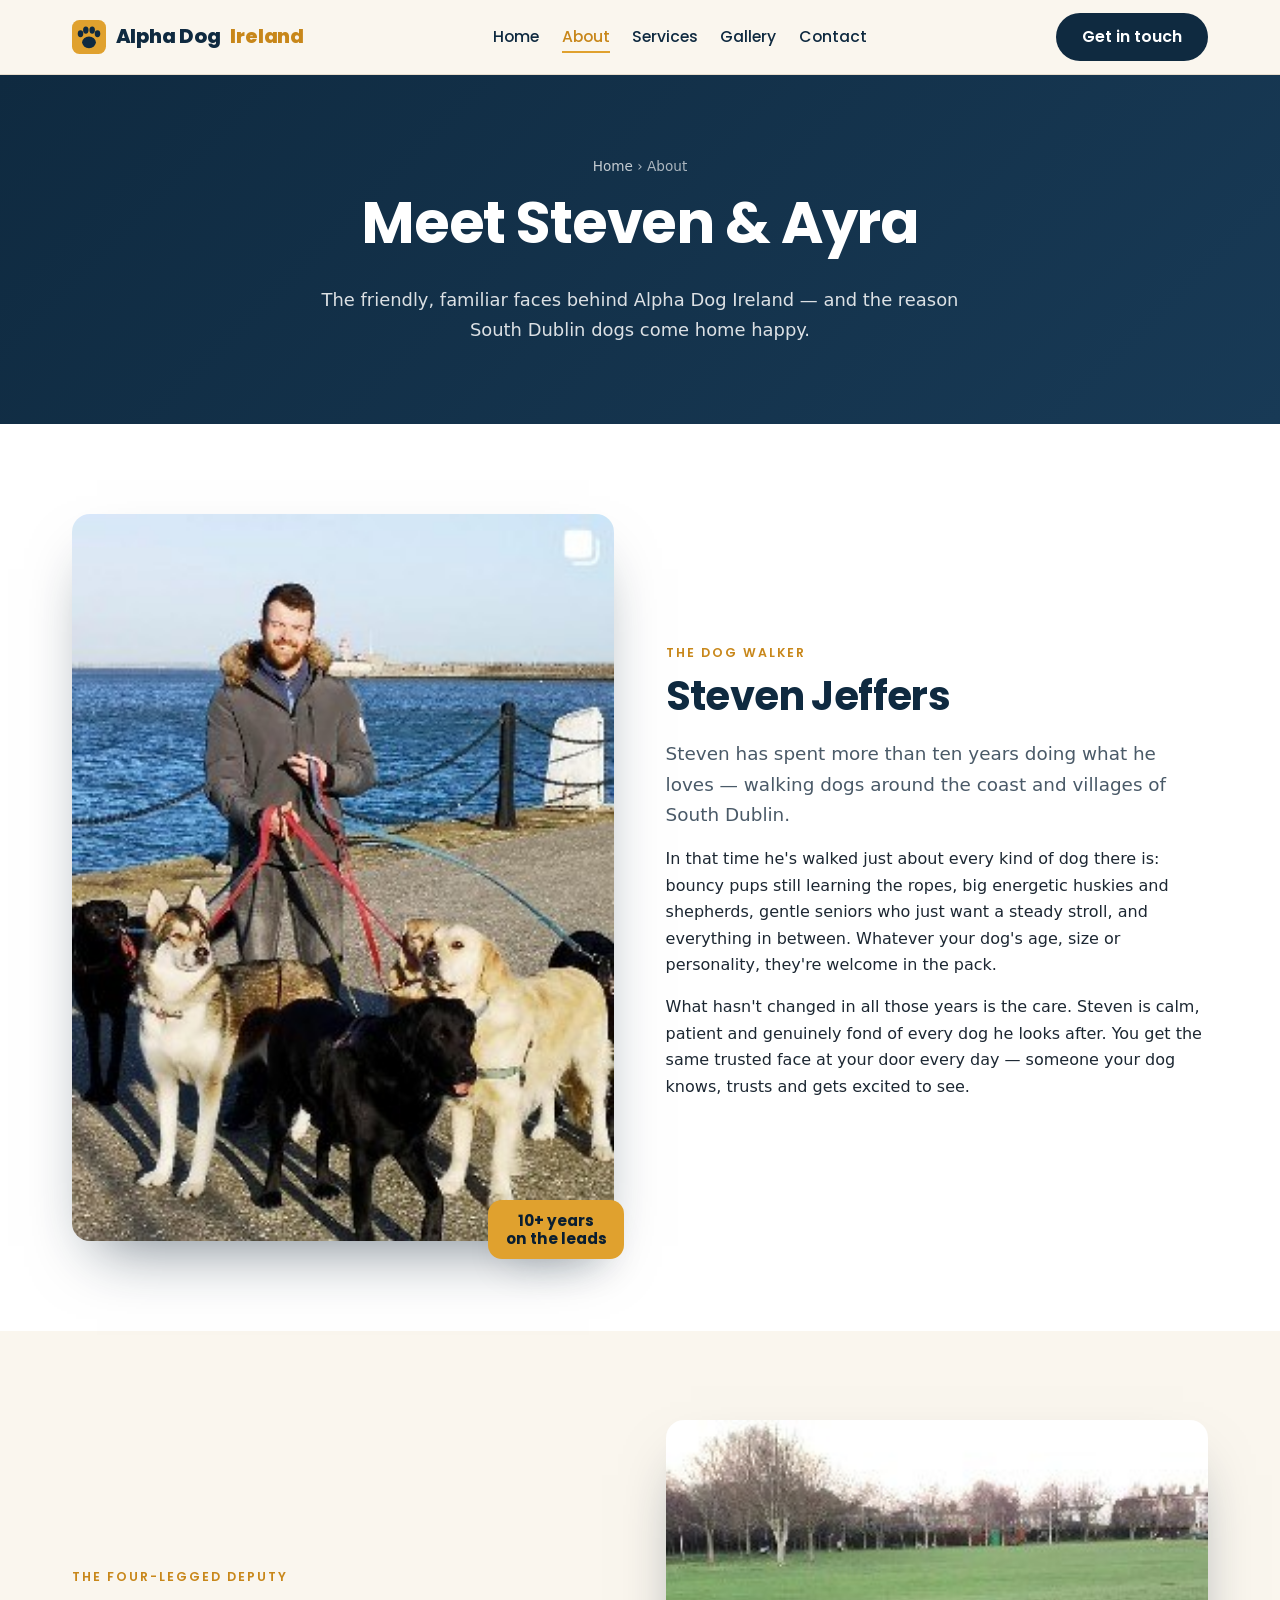
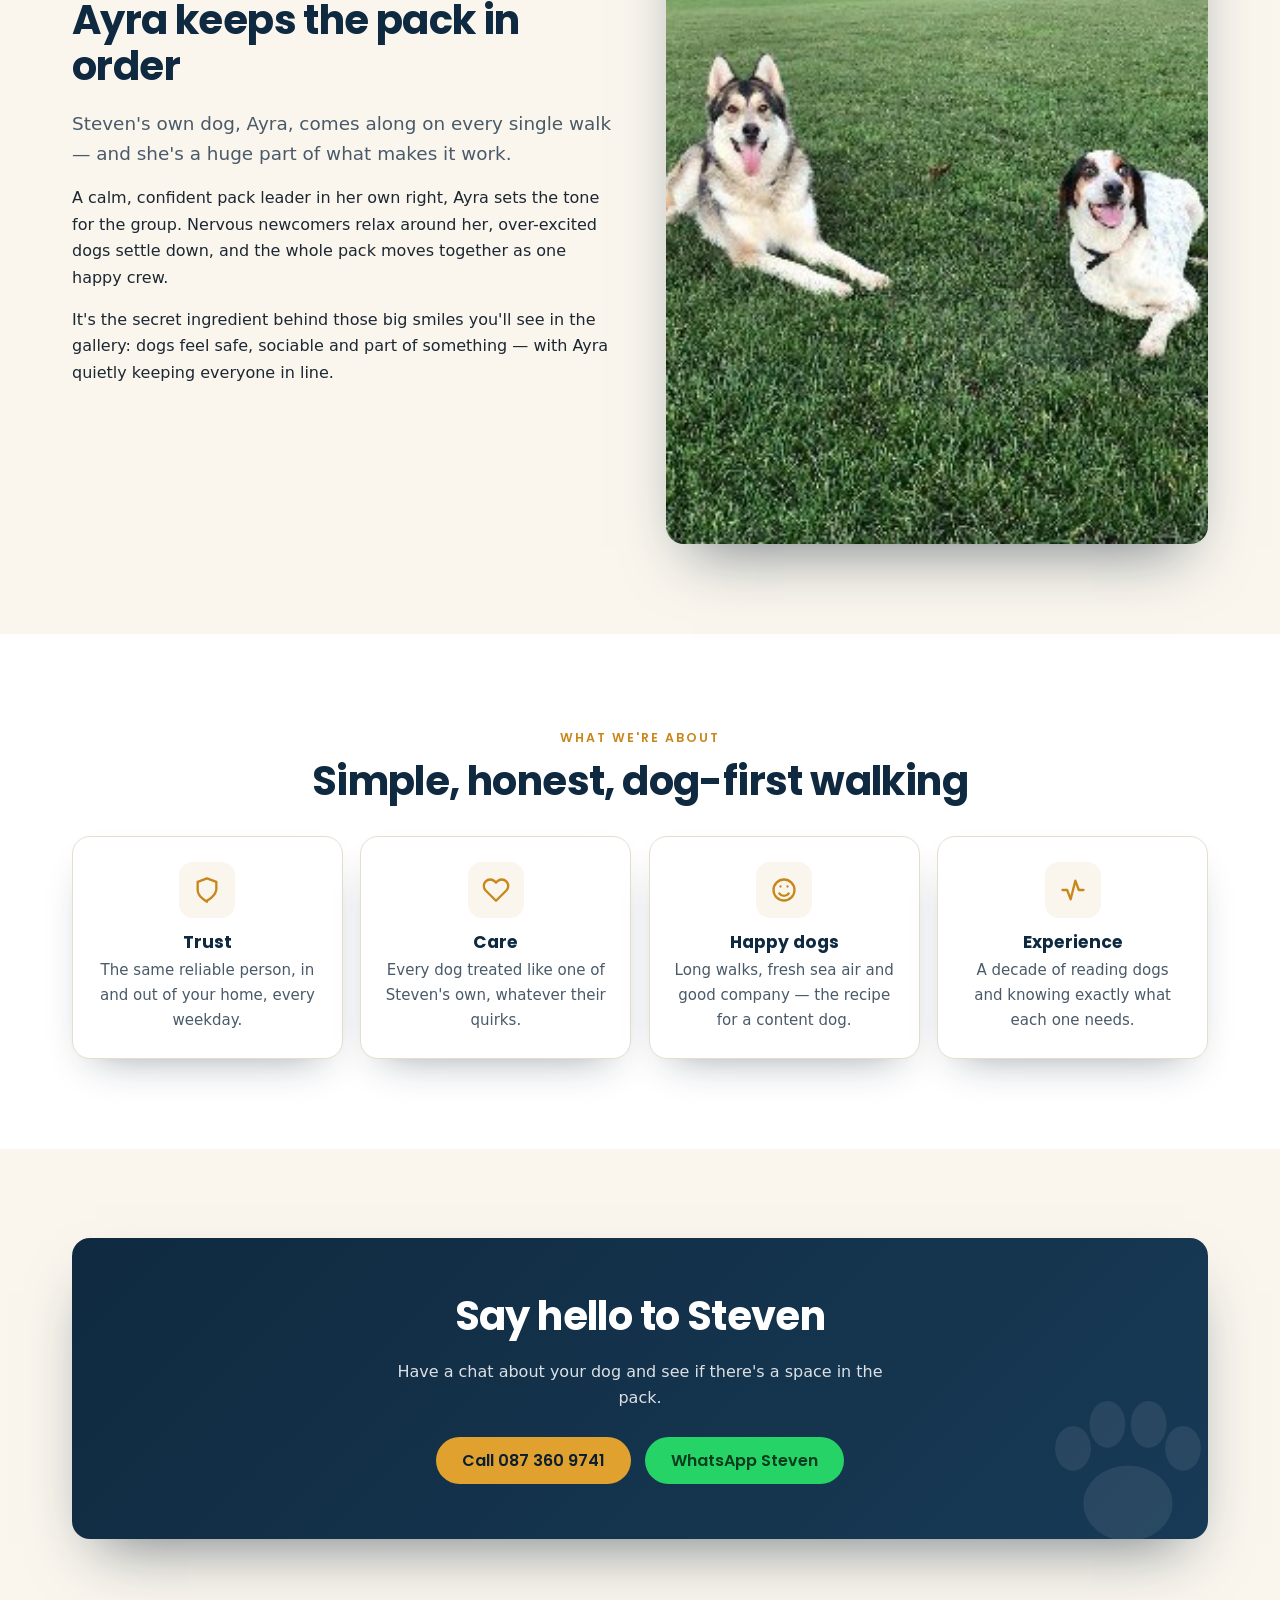
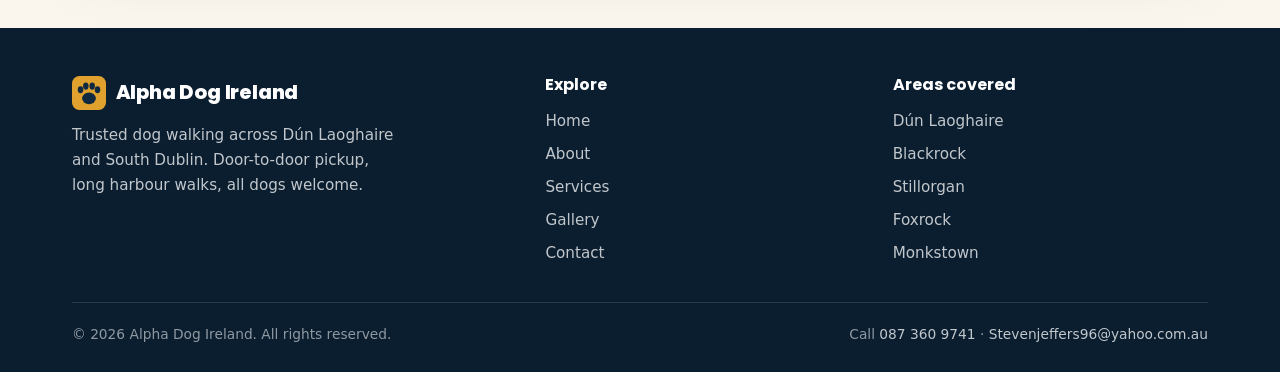
==== about.html @ 5cd39cc6 "Initial commit: Alpha Dog Ireland dog-walking website Static multi-page site for Steven Jeffers' Sou" ====
<!DOCTYPE html>
<html lang="en-IE">
<head>
<meta charset="UTF-8">
<meta name="viewport" content="width=device-width, initial-scale=1.0">
<title>About Steven &amp; Ayra | Alpha Dog Ireland Dog Walking</title>
<meta name="description" content="Meet Steven Jeffers — a dog walker with 10+ years of experience in South Dublin — and Ayra, the dog who keeps the whole pack in order. Trusted, calm, reliable dog walking.">
<link rel="canonical" href="https://alphadogireland.ie/about.html">
<meta property="og:title" content="About Steven &amp; Ayra | Alpha Dog Ireland">
<meta property="og:description" content="A dog walker with over ten years' experience across South Dublin, and Ayra — the pack's four-legged deputy.">
<meta property="og:type" content="website">
<meta property="og:url" content="https://alphadogireland.ie/about.html">
<meta property="og:image" content="https://alphadogireland.ie/images/og-image.jpg">
<meta name="theme-color" content="#0f2a40">
<link rel="icon" href="favicon.svg" type="image/svg+xml">
<link rel="apple-touch-icon" href="apple-touch-icon.png">
<link rel="preconnect" href="https://fonts.googleapis.com">
<link rel="preconnect" href="https://fonts.gstatic.com" crossorigin>
<link href="https://fonts.googleapis.com/css2?family=Poppins:wght@400;500;600;700;800&display=swap" rel="stylesheet">
<link rel="stylesheet" href="css/style.css">
</head>
<body>

<header class="site-header">
  <div class="container nav">
    <a class="brand" href="index.html" aria-label="Alpha Dog Ireland home">
      <svg class="paw" viewBox="0 0 64 64" aria-hidden="true"><rect width="64" height="64" rx="14" fill="#e0a12e"/><g fill="#0f2a40"><ellipse cx="32" cy="42" rx="13" ry="11"/><ellipse cx="16" cy="26" rx="5.2" ry="6.5"/><ellipse cx="26" cy="19" rx="5.2" ry="6.8"/><ellipse cx="38" cy="19" rx="5.2" ry="6.8"/><ellipse cx="48" cy="26" rx="5.2" ry="6.5"/></g></svg>
      Alpha Dog <span class="ie">Ireland</span>
    </a>
    <nav aria-label="Primary">
      <ul class="nav-links">
        <li><a href="index.html">Home</a></li>
        <li><a href="about.html" class="active">About</a></li>
        <li><a href="services.html">Services</a></li>
        <li><a href="gallery.html">Gallery</a></li>
        <li><a href="contact.html">Contact</a></li>
      </ul>
    </nav>
    <div class="nav-cta">
      <a class="btn btn--navy" href="contact.html">Get in touch</a>
      <button class="nav-toggle" aria-label="Menu" aria-expanded="false"><svg viewBox="0 0 24 24" fill="none" stroke="currentColor" stroke-width="2" stroke-linecap="round"><path d="M4 6h16M4 12h16M4 18h16"/></svg></button>
    </div>
  </div>
</header>

<section class="page-hero">
  <div class="container">
    <div class="breadcrumbs"><a href="index.html">Home</a> &rsaquo; About</div>
    <h1>Meet Steven &amp; Ayra</h1>
    <p>The friendly, familiar faces behind Alpha Dog Ireland — and the reason South Dublin dogs come home happy.</p>
  </div>
</section>

<section class="section section--paper">
  <div class="container split">
    <div class="split__media reveal">
      <img src="images/steven-harbour.jpg" alt="Steven Jeffers with a group of dogs on their leads by the Dún Laoghaire harbour" loading="lazy">
      <div class="split__badge">10+ years<br>on the leads</div>
    </div>
    <div class="reveal">
      <span class="eyebrow">The dog walker</span>
      <h2>Steven Jeffers</h2>
      <p class="lead">Steven has spent more than ten years doing what he loves — walking dogs around the coast and villages of South Dublin.</p>
      <p>In that time he's walked just about every kind of dog there is: bouncy pups still learning the ropes, big energetic huskies and shepherds, gentle seniors who just want a steady stroll, and everything in between. Whatever your dog's age, size or personality, they're welcome in the pack.</p>
      <p>What hasn't changed in all those years is the care. Steven is calm, patient and genuinely fond of every dog he looks after. You get the same trusted face at your door every day — someone your dog knows, trusts and gets excited to see.</p>
    </div>
  </div>
</section>

<section class="section section--cream">
  <div class="container split split--reverse">
    <div class="split__media reveal">
      <img src="images/gallery/dog-14.jpg" alt="Ayra the husky relaxing with a friend on the grass after a walk" loading="lazy">
    </div>
    <div class="reveal">
      <span class="eyebrow">The four-legged deputy</span>
      <h2>Ayra keeps the pack in order</h2>
      <p class="lead">Steven's own dog, Ayra, comes along on every single walk — and she's a huge part of what makes it work.</p>
      <p>A calm, confident pack leader in her own right, Ayra sets the tone for the group. Nervous newcomers relax around her, over-excited dogs settle down, and the whole pack moves together as one happy crew.</p>
      <p>It's the secret ingredient behind those big smiles you'll see in the gallery: dogs feel safe, sociable and part of something — with Ayra quietly keeping everyone in line.</p>
    </div>
  </div>
</section>

<section class="section section--paper">
  <div class="container">
    <div class="center" style="margin-bottom:2rem">
      <span class="eyebrow">What we're about</span>
      <h2>Simple, honest, dog-first walking</h2>
    </div>
    <div class="features">
      <div class="feature reveal">
        <div class="ic"><svg viewBox="0 0 24 24" fill="none" stroke="currentColor" stroke-width="2" stroke-linecap="round" stroke-linejoin="round"><path d="M12 21s8-4 8-10V5l-8-3-8 3v7c0 6 8 10 8 10z"/></svg></div>
        <h3>Trust</h3>
        <p>The same reliable person, in and out of your home, every weekday.</p>
      </div>
      <div class="feature reveal">
        <div class="ic"><svg viewBox="0 0 24 24" fill="none" stroke="currentColor" stroke-width="2" stroke-linecap="round" stroke-linejoin="round"><path d="M20.84 4.61a5.5 5.5 0 0 0-7.78 0L12 5.67l-1.06-1.06a5.5 5.5 0 0 0-7.78 7.78L12 21.23l8.84-8.84a5.5 5.5 0 0 0 0-7.78z"/></svg></div>
        <h3>Care</h3>
        <p>Every dog treated like one of Steven's own, whatever their quirks.</p>
      </div>
      <div class="feature reveal">
        <div class="ic"><svg viewBox="0 0 24 24" fill="none" stroke="currentColor" stroke-width="2" stroke-linecap="round" stroke-linejoin="round"><circle cx="12" cy="12" r="9"/><path d="M8 15s1.5 2 4 2 4-2 4-2M9 9h.01M15 9h.01"/></svg></div>
        <h3>Happy dogs</h3>
        <p>Long walks, fresh sea air and good company — the recipe for a content dog.</p>
      </div>
      <div class="feature reveal">
        <div class="ic"><svg viewBox="0 0 24 24" fill="none" stroke="currentColor" stroke-width="2" stroke-linecap="round" stroke-linejoin="round"><path d="M3 12h4l3 8 4-16 3 8h4"/></svg></div>
        <h3>Experience</h3>
        <p>A decade of reading dogs and knowing exactly what each one needs.</p>
      </div>
    </div>
  </div>
</section>

<section class="section section--cream">
  <div class="container">
    <div class="cta-band">
      <svg class="paw-watermark" viewBox="0 0 64 64" aria-hidden="true"><g fill="#ffffff"><ellipse cx="32" cy="42" rx="13" ry="11"/><ellipse cx="16" cy="26" rx="5.2" ry="6.5"/><ellipse cx="26" cy="19" rx="5.2" ry="6.8"/><ellipse cx="38" cy="19" rx="5.2" ry="6.8"/><ellipse cx="48" cy="26" rx="5.2" ry="6.5"/></g></svg>
      <h2>Say hello to Steven</h2>
      <p>Have a chat about your dog and see if there's a space in the pack.</p>
      <div class="btn-row" style="margin-top:1.6rem;justify-content:center">
        <a class="btn btn--call" href="tel:+353873609741">Call 087 360 9741</a>
        <a class="btn btn--wa" href="https://wa.me/353873609741?text=Hi%20Steven%2C%20I%27d%20like%20to%20ask%20about%20dog%20walking" target="_blank" rel="noopener">WhatsApp Steven</a>
      </div>
    </div>
  </div>
</section>

<footer class="site-footer">
  <div class="container">
    <div class="footer-grid">
      <div class="footer-brand">
        <a class="brand" href="index.html"><svg class="paw" viewBox="0 0 64 64" aria-hidden="true"><rect width="64" height="64" rx="14" fill="#e0a12e"/><g fill="#0f2a40"><ellipse cx="32" cy="42" rx="13" ry="11"/><ellipse cx="16" cy="26" rx="5.2" ry="6.5"/><ellipse cx="26" cy="19" rx="5.2" ry="6.8"/><ellipse cx="38" cy="19" rx="5.2" ry="6.8"/><ellipse cx="48" cy="26" rx="5.2" ry="6.5"/></g></svg> Alpha Dog Ireland</a>
        <p>Trusted dog walking across Dún Laoghaire and South Dublin. Door-to-door pickup, long harbour walks, all dogs welcome.</p>
      </div>
      <div>
        <h4>Explore</h4>
        <ul class="footer-links">
          <li><a href="index.html">Home</a></li>
          <li><a href="about.html">About</a></li>
          <li><a href="services.html">Services</a></li>
          <li><a href="gallery.html">Gallery</a></li>
          <li><a href="contact.html">Contact</a></li>
        </ul>
      </div>
      <div>
        <h4>Areas covered</h4>
        <ul class="footer-links">
          <li><a href="areas/dun-laoghaire.html">Dún Laoghaire</a></li>
          <li><a href="areas/blackrock.html">Blackrock</a></li>
          <li><a href="areas/stillorgan.html">Stillorgan</a></li>
          <li><a href="areas/foxrock.html">Foxrock</a></li>
          <li><a href="areas/monkstown.html">Monkstown</a></li>
        </ul>
      </div>
    </div>
    <div class="footer-bottom">
      <span>&copy; <span id="year">2026</span> Alpha Dog Ireland. All rights reserved.</span>
      <span>Call <a href="tel:+353873609741">087 360 9741</a> &middot; <a href="mailto:Stevenjeffers96@yahoo.com.au">Stevenjeffers96@yahoo.com.au</a></span>
    </div>
  </div>
</footer>

<script src="js/main.js"></script>
</body>
</html>
---- css/style.css ----
/* ==========================================================================
   Alpha Dog Ireland — stylesheet
   Brand: harbour navy + warm amber. Friendly, coastal, trustworthy.
   ========================================================================== */

:root{
  --navy:#0f2a40;
  --navy-deep:#0a1e30;
  --navy-soft:#183a56;
  --amber:#e0a12e;
  --amber-dark:#c8871a;
  --cream:#faf6ee;
  --paper:#ffffff;
  --ink:#1c2732;
  --ink-soft:#4a5a68;
  --line:#e7ddcd;
  --radius:18px;
  --radius-sm:12px;
  --shadow:0 18px 40px -22px rgba(10,30,48,.45);
  --shadow-lg:0 30px 60px -25px rgba(10,30,48,.55);
  --maxw:1180px;
  --font-head:'Poppins',system-ui,-apple-system,'Segoe UI',Roboto,sans-serif;
  --font-body:system-ui,-apple-system,'Segoe UI',Roboto,Helvetica,Arial,sans-serif;
}

*,*::before,*::after{box-sizing:border-box}
html{scroll-behavior:smooth}
body{
  margin:0;
  font-family:var(--font-body);
  color:var(--ink);
  background:var(--cream);
  line-height:1.65;
  -webkit-font-smoothing:antialiased;
}
img{max-width:100%;display:block}
a{color:var(--amber-dark);text-decoration:none}
h1,h2,h3,h4{font-family:var(--font-head);line-height:1.15;color:var(--navy);margin:0 0 .5em;font-weight:700}
h1{font-size:clamp(2.1rem,5.2vw,3.6rem);letter-spacing:-.02em}
h2{font-size:clamp(1.7rem,3.6vw,2.5rem);letter-spacing:-.015em}
h3{font-size:1.3rem}
p{margin:0 0 1rem}

.container{width:100%;max-width:var(--maxw);margin:0 auto;padding:0 22px}
.section{padding:clamp(3.5rem,7vw,6rem) 0}
.section--tight{padding:clamp(2.5rem,5vw,4rem) 0}
.section--cream{background:var(--cream)}
.section--paper{background:var(--paper)}
.center{text-align:center}
.eyebrow{
  display:inline-block;font-family:var(--font-head);font-weight:600;
  text-transform:uppercase;letter-spacing:.16em;font-size:.78rem;
  color:var(--amber-dark);margin-bottom:.6rem;
}
.lead{font-size:1.15rem;color:var(--ink-soft);max-width:60ch}
.center .lead{margin-left:auto;margin-right:auto}

/* ---------- Buttons ---------- */
.btn{
  display:inline-flex;align-items:center;justify-content:center;gap:.55rem;
  font-family:var(--font-head);font-weight:600;font-size:1rem;
  padding:.85rem 1.5rem;border-radius:999px;border:2px solid transparent;
  cursor:pointer;transition:transform .15s ease,box-shadow .2s ease,background .2s ease;
  line-height:1;white-space:nowrap;
}
.btn:hover{transform:translateY(-2px)}
.btn svg{width:1.15em;height:1.15em;flex:none}
.btn--primary{background:var(--amber);color:var(--navy-deep);box-shadow:0 12px 24px -12px rgba(224,161,46,.8)}
.btn--primary:hover{background:var(--amber-dark);color:#fff}
.btn--ghost{background:transparent;color:#fff;border-color:rgba(255,255,255,.6)}
.btn--ghost:hover{background:#fff;color:var(--navy);border-color:#fff}
.btn--navy{background:var(--navy);color:#fff}
.btn--navy:hover{background:var(--navy-deep)}
.btn--call{background:var(--amber);color:var(--navy-deep)}
.btn--call:hover{background:var(--amber-dark);color:#fff}
.btn--wa{background:#25d366;color:#0a3d1f}
.btn--wa:hover{background:#1eb457;color:#fff}
.btn--email{background:var(--navy);color:#fff}
.btn--email:hover{background:var(--navy-deep)}
.btn-row{display:flex;flex-wrap:wrap;gap:.9rem}
.center .btn-row{justify-content:center}

/* ---------- Header / nav ---------- */
.site-header{
  position:sticky;top:0;z-index:60;
  background:rgba(250,246,238,.92);backdrop-filter:blur(10px);
  border-bottom:1px solid var(--line);transition:background .25s;
}
.nav{display:flex;align-items:center;justify-content:space-between;gap:1rem;height:74px}
.brand{display:flex;align-items:center;gap:.6rem;font-family:var(--font-head);font-weight:800;
  font-size:1.22rem;color:var(--navy);letter-spacing:-.01em}
.brand .paw{width:34px;height:34px;flex:none}
.brand span.ie{color:var(--amber-dark)}
.nav-links{display:flex;align-items:center;gap:1.4rem;list-style:none;margin:0;padding:0}
.nav-links a{font-family:var(--font-head);font-weight:500;color:var(--navy);font-size:.98rem;position:relative}
.nav-links a:hover{color:var(--amber-dark)}
.nav-links a.active{color:var(--amber-dark)}
.nav-links a.active::after{content:"";position:absolute;left:0;right:0;bottom:-6px;height:2px;background:var(--amber)}
.nav-cta{display:flex;align-items:center;gap:.6rem}
.nav-toggle{display:none;background:none;border:0;cursor:pointer;padding:8px;color:var(--navy)}
.nav-toggle svg{width:28px;height:28px}

@media(max-width:900px){
  .nav-links{
    position:fixed;inset:74px 0 auto 0;flex-direction:column;gap:0;
    background:var(--cream);border-bottom:1px solid var(--line);
    padding:.5rem 22px 1.2rem;transform:translateY(-120%);transition:transform .3s ease;
    box-shadow:var(--shadow);
  }
  .nav-links.open{transform:translateY(0)}
  .nav-links a{width:100%;padding:.9rem 0;border-bottom:1px solid var(--line);font-size:1.05rem}
  .nav-links a.active::after{display:none}
  .nav-toggle{display:inline-flex}
  .nav-cta .btn--navy{display:none}
}

/* ---------- Hero ---------- */
.hero{position:relative;min-height:min(88vh,760px);display:flex;align-items:center;overflow:hidden;color:#fff}
.hero__media{position:absolute;inset:0;z-index:0}
.hero__media video,.hero__media img{width:100%;height:100%;object-fit:cover}
.hero__media::after{
  content:"";position:absolute;inset:0;
  background:linear-gradient(180deg,rgba(10,30,48,.55) 0%,rgba(10,30,48,.45) 40%,rgba(10,30,48,.8) 100%);
}
.hero__inner{position:relative;z-index:2;padding:5rem 0}
.hero h1{color:#fff;max-width:16ch}
.hero .kicker{display:inline-flex;align-items:center;gap:.5rem;background:rgba(255,255,255,.14);
  border:1px solid rgba(255,255,255,.25);padding:.4rem .9rem;border-radius:999px;
  font-family:var(--font-head);font-weight:500;font-size:.85rem;margin-bottom:1.2rem}
.hero p.hero-sub{font-size:1.2rem;max-width:46ch;color:rgba(255,255,255,.92)}
.hero .btn-row{margin-top:1.8rem}
.hero__trust{margin-top:1.6rem;display:flex;flex-wrap:wrap;gap:1.4rem;font-size:.92rem;color:rgba(255,255,255,.85)}
.hero__trust span{display:inline-flex;align-items:center;gap:.4rem}
.hero__trust svg{width:1.1em;height:1.1em;color:var(--amber)}

/* ---------- Feature strip ---------- */
.features{display:grid;grid-template-columns:repeat(4,1fr);gap:1.1rem}
.feature{background:var(--paper);border:1px solid var(--line);border-radius:var(--radius);
  padding:1.6rem 1.4rem;box-shadow:var(--shadow);text-align:center}
.feature .ic{width:56px;height:56px;margin:0 auto .9rem;display:grid;place-items:center;
  background:var(--cream);border-radius:14px;color:var(--amber-dark)}
.feature .ic svg{width:28px;height:28px}
.feature h3{font-size:1.08rem;margin-bottom:.35rem}
.feature p{font-size:.94rem;color:var(--ink-soft);margin:0}
@media(max-width:880px){.features{grid-template-columns:repeat(2,1fr)}}
@media(max-width:480px){.features{grid-template-columns:1fr}}

/* ---------- Split (image + text) ---------- */
.split{display:grid;grid-template-columns:1fr 1fr;gap:clamp(1.5rem,4vw,3.5rem);align-items:center}
.split--reverse .split__media{order:2}
.split__media img{border-radius:var(--radius);box-shadow:var(--shadow-lg);width:100%}
.split__media{position:relative}
.split__badge{position:absolute;bottom:-18px;right:-10px;background:var(--amber);color:var(--navy-deep);
  font-family:var(--font-head);font-weight:700;padding:.7rem 1.1rem;border-radius:14px;
  box-shadow:var(--shadow);font-size:.95rem;line-height:1.2;text-align:center}
@media(max-width:820px){
  .split{grid-template-columns:1fr}
  .split--reverse .split__media{order:0}
  .split__badge{right:16px}
}

/* ---------- List with checks ---------- */
.ticks{list-style:none;margin:1.2rem 0;padding:0;display:grid;gap:.7rem}
.ticks li{display:flex;gap:.7rem;align-items:flex-start;color:var(--ink)}
.ticks li svg{width:1.4em;height:1.4em;color:var(--amber-dark);flex:none;margin-top:.1em}

/* ---------- Areas ---------- */
.areas-grid{display:grid;grid-template-columns:repeat(3,1fr);gap:1.1rem}
.area-card{display:flex;flex-direction:column;justify-content:space-between;gap:1rem;
  background:var(--navy);color:#fff;border-radius:var(--radius);padding:1.5rem 1.4rem;
  box-shadow:var(--shadow);transition:transform .18s ease,box-shadow .2s ease;min-height:150px}
.area-card:hover{transform:translateY(-4px);box-shadow:var(--shadow-lg)}
.area-card h3{color:#fff;margin:0;font-size:1.22rem}
.area-card p{color:rgba(255,255,255,.78);font-size:.92rem;margin:.35rem 0 0}
.area-card .go{display:inline-flex;align-items:center;gap:.4rem;color:var(--amber);
  font-family:var(--font-head);font-weight:600;font-size:.92rem}
.area-card .go svg{width:1.05em;height:1.05em;transition:transform .18s}
.area-card:hover .go svg{transform:translateX(4px)}
@media(max-width:820px){.areas-grid{grid-template-columns:repeat(2,1fr)}}
@media(max-width:480px){.areas-grid{grid-template-columns:1fr}}

/* ---------- Gallery ---------- */
.gallery{columns:4 220px;column-gap:14px}
.gallery figure{margin:0 0 14px;break-inside:avoid;border-radius:var(--radius-sm);overflow:hidden;
  box-shadow:var(--shadow);cursor:zoom-in;position:relative;background:var(--navy-soft)}
.gallery img{width:100%;transition:transform .35s ease;display:block}
.gallery figure:hover img{transform:scale(1.05)}
@media(max-width:520px){.gallery{columns:2 140px;column-gap:10px}.gallery figure{margin-bottom:10px}}

/* Lightbox */
.lightbox{position:fixed;inset:0;z-index:200;background:rgba(8,20,32,.92);
  display:none;align-items:center;justify-content:center;padding:24px}
.lightbox.open{display:flex}
.lightbox img{max-width:92vw;max-height:86vh;border-radius:12px;box-shadow:var(--shadow-lg)}
.lightbox__close{position:absolute;top:18px;right:22px;background:none;border:0;color:#fff;
  font-size:2.4rem;line-height:1;cursor:pointer;font-family:var(--font-head)}
.lightbox__nav{position:absolute;top:50%;transform:translateY(-50%);background:rgba(255,255,255,.12);
  border:0;color:#fff;width:52px;height:52px;border-radius:50%;font-size:1.6rem;cursor:pointer;display:grid;place-items:center}
.lightbox__nav:hover{background:rgba(255,255,255,.24)}
.lightbox__nav.prev{left:18px}
.lightbox__nav.next{right:18px}

/* ---------- CTA band ---------- */
.cta-band{background:linear-gradient(135deg,var(--navy) 0%,var(--navy-soft) 100%);color:#fff;
  border-radius:var(--radius);padding:clamp(2.2rem,5vw,3.4rem);text-align:center;box-shadow:var(--shadow-lg);
  position:relative;overflow:hidden}
.cta-band h2{color:#fff}
.cta-band p{color:rgba(255,255,255,.85);max-width:52ch;margin-left:auto;margin-right:auto}
.cta-band .paw-watermark{position:absolute;right:-30px;bottom:-40px;width:220px;opacity:.08}

/* ---------- Contact ---------- */
.contact-grid{display:grid;grid-template-columns:1.1fr .9fr;gap:clamp(1.5rem,4vw,3rem);align-items:start}
.contact-cards{display:grid;gap:1rem}
.contact-card{display:flex;align-items:center;gap:1rem;background:var(--paper);border:1px solid var(--line);
  border-radius:var(--radius);padding:1.2rem 1.3rem;box-shadow:var(--shadow);transition:transform .15s}
.contact-card:hover{transform:translateY(-3px)}
.contact-card .ic{width:52px;height:52px;border-radius:14px;display:grid;place-items:center;flex:none;color:#fff}
.contact-card .ic svg{width:26px;height:26px}
.ic--call{background:var(--amber)}.ic--call{color:var(--navy-deep)}
.ic--wa{background:#25d366;color:#0a3d1f}
.ic--email{background:var(--navy)}
.contact-card .label{font-family:var(--font-head);font-weight:600;color:var(--navy);font-size:.85rem;
  text-transform:uppercase;letter-spacing:.08em}
.contact-card .value{font-size:1.12rem;font-weight:600;color:var(--ink);word-break:break-word}
.info-panel{background:var(--navy);color:#fff;border-radius:var(--radius);padding:1.8rem;box-shadow:var(--shadow)}
.info-panel h3{color:#fff}
.info-panel .row{display:flex;gap:.7rem;padding:.55rem 0;border-bottom:1px solid rgba(255,255,255,.12);font-size:.98rem}
.info-panel .row:last-child{border-bottom:0}
.info-panel .row strong{color:var(--amber);min-width:104px;font-family:var(--font-head);font-weight:600}
@media(max-width:820px){.contact-grid{grid-template-columns:1fr}}

/* ---------- Footer ---------- */
.site-footer{background:var(--navy-deep);color:rgba(255,255,255,.75);padding:3rem 0 1.6rem}
.footer-grid{display:grid;grid-template-columns:1.4fr 1fr 1fr;gap:2rem}
.site-footer h4{color:#fff;font-size:1rem;margin-bottom:.9rem;font-family:var(--font-head)}
.site-footer a{color:rgba(255,255,255,.75)}
.site-footer a:hover{color:var(--amber)}
.footer-links{list-style:none;margin:0;padding:0;display:grid;gap:.5rem;font-size:.95rem}
.footer-brand .brand{color:#fff;margin-bottom:.8rem}
.footer-brand p{font-size:.95rem;max-width:34ch}
.footer-bottom{border-top:1px solid rgba(255,255,255,.12);margin-top:2.2rem;padding-top:1.3rem;
  display:flex;justify-content:space-between;gap:1rem;flex-wrap:wrap;font-size:.86rem;color:rgba(255,255,255,.55)}
@media(max-width:760px){.footer-grid{grid-template-columns:1fr 1fr}.footer-brand{grid-column:1/-1}}
@media(max-width:460px){.footer-grid{grid-template-columns:1fr}}

/* ---------- Misc ---------- */
.page-hero{background:linear-gradient(135deg,var(--navy) 0%,var(--navy-soft) 100%);color:#fff;
  padding:clamp(3rem,7vw,5rem) 0;text-align:center}
.page-hero h1{color:#fff}
.page-hero p{color:rgba(255,255,255,.85);max-width:58ch;margin:0 auto;font-size:1.12rem}
.breadcrumbs{font-size:.85rem;color:rgba(255,255,255,.65);margin-bottom:.8rem}
.breadcrumbs a{color:rgba(255,255,255,.75)}
.prose{max-width:70ch}
.prose h2{margin-top:2rem}
.pill-row{display:flex;flex-wrap:wrap;gap:.6rem;margin:1rem 0}
.pill{background:var(--paper);border:1px solid var(--line);border-radius:999px;padding:.4rem 1rem;
  font-size:.9rem;font-family:var(--font-head);font-weight:500;color:var(--navy)}
.reveal{opacity:0;transform:translateY(18px);transition:opacity .6s ease,transform .6s ease}
.reveal.in{opacity:1;transform:none}
@media(prefers-reduced-motion:reduce){.reveal{opacity:1;transform:none;transition:none}html{scroll-behavior:auto}}
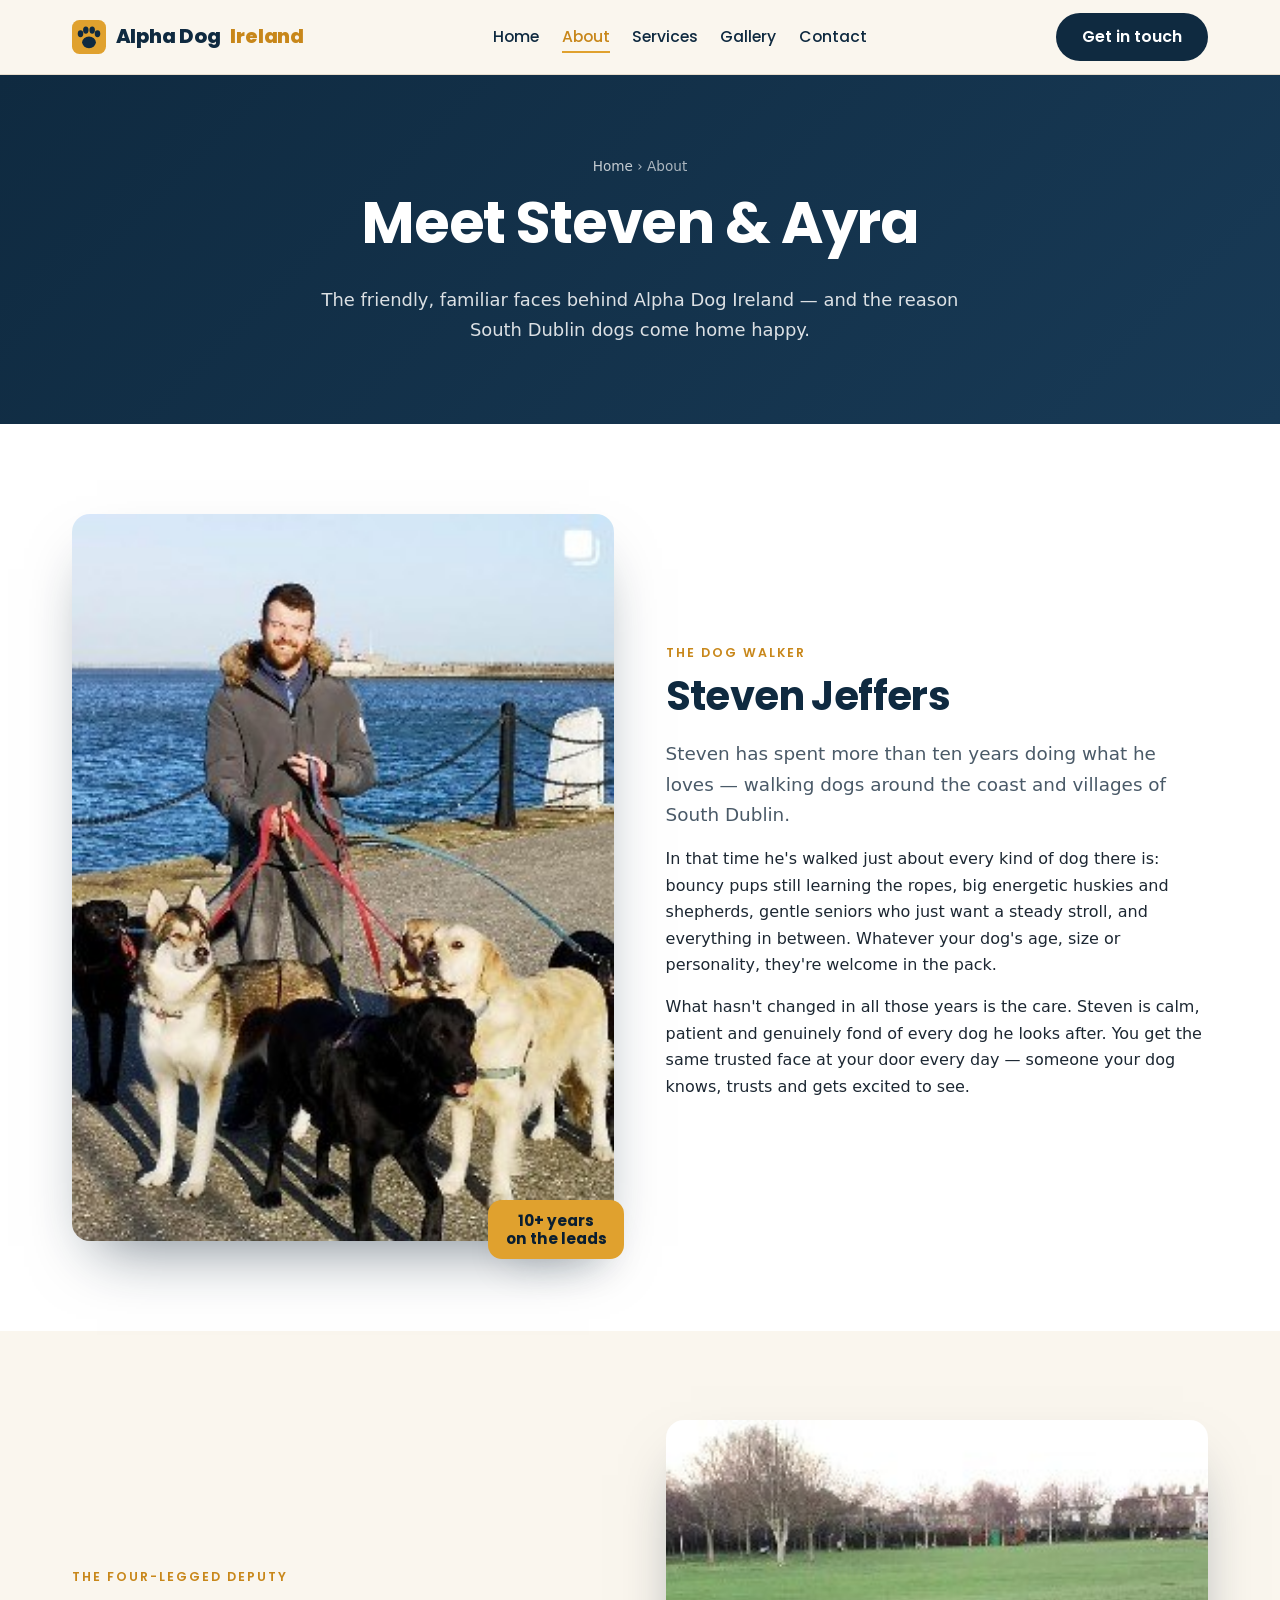
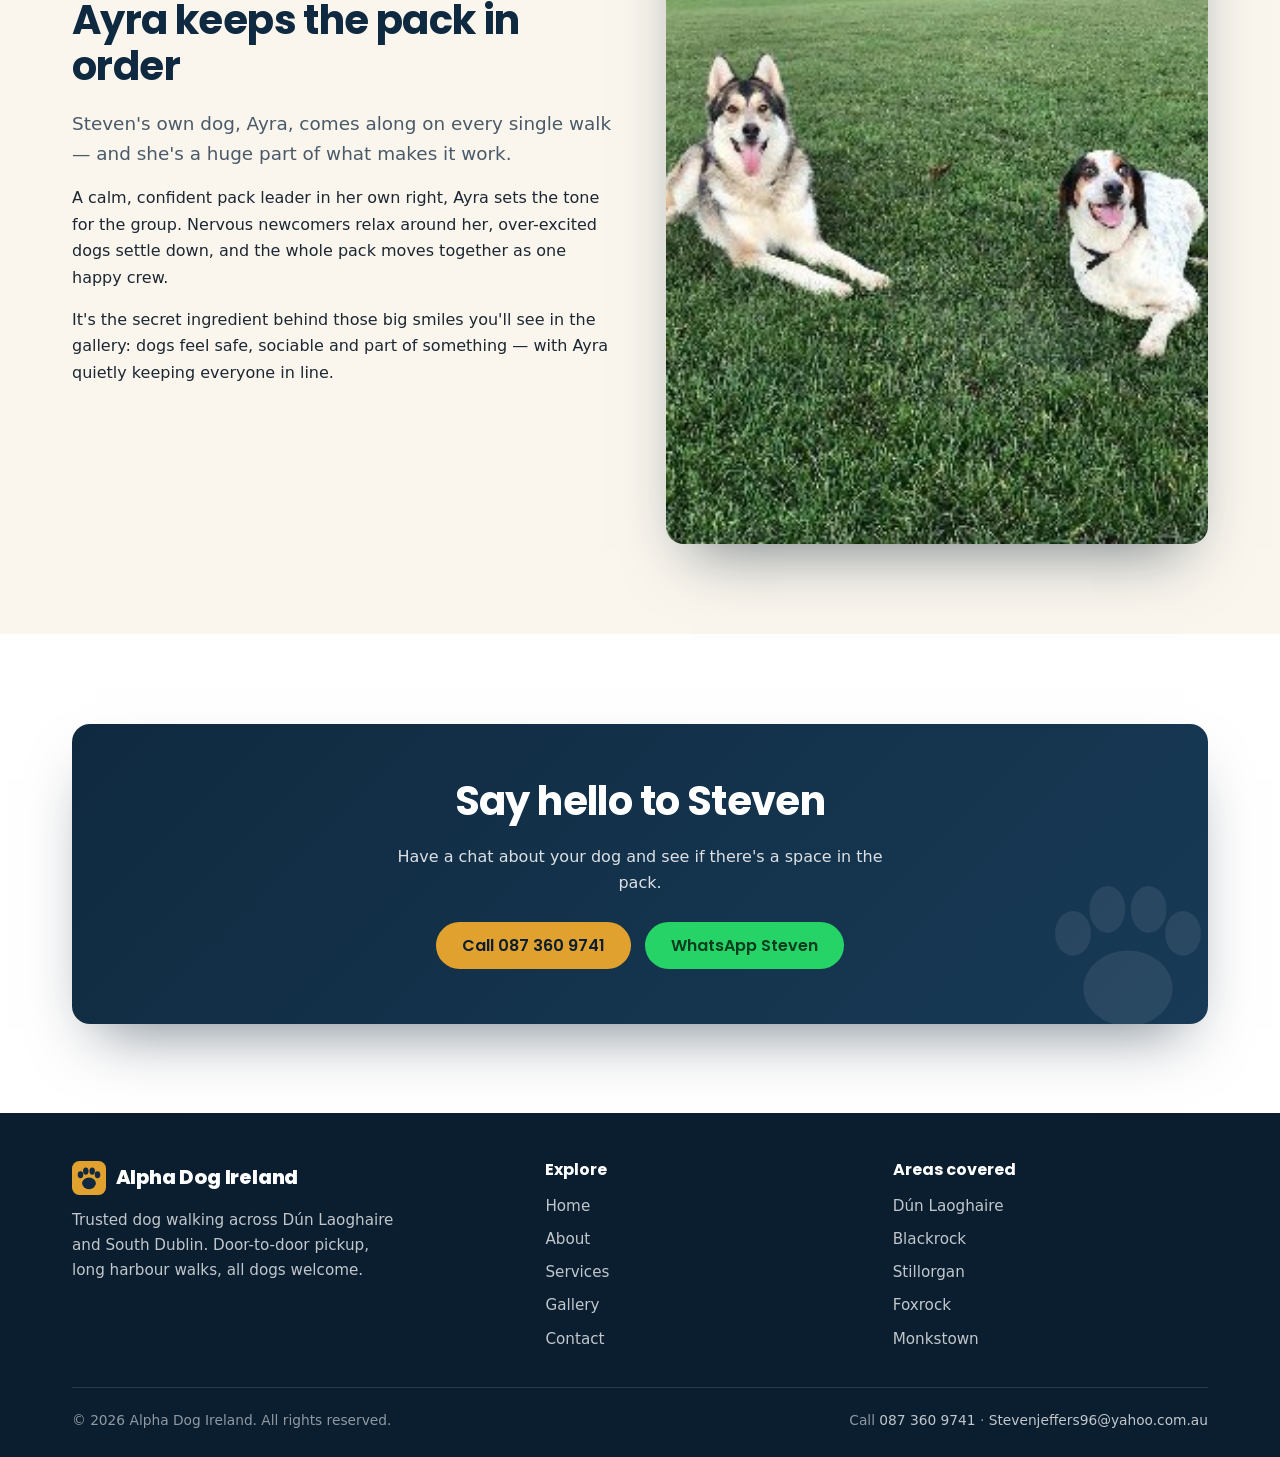
==== commit 49d3f998: "Remove "What we're about" block from About page Dropped the values grid (Trust/Care/Happy dogs/Exper" ====
--- a/about.html
+++ b/about.html
@@ -84,37 +84,6 @@
 
 <section class="section section--paper">
   <div class="container">
-    <div class="center" style="margin-bottom:2rem">
-      <span class="eyebrow">What we're about</span>
-      <h2>Simple, honest, dog-first walking</h2>
-    </div>
-    <div class="features">
-      <div class="feature reveal">
-        <div class="ic"><svg viewBox="0 0 24 24" fill="none" stroke="currentColor" stroke-width="2" stroke-linecap="round" stroke-linejoin="round"><path d="M12 21s8-4 8-10V5l-8-3-8 3v7c0 6 8 10 8 10z"/></svg></div>
-        <h3>Trust</h3>
-        <p>The same reliable person, in and out of your home, every weekday.</p>
-      </div>
-      <div class="feature reveal">
-        <div class="ic"><svg viewBox="0 0 24 24" fill="none" stroke="currentColor" stroke-width="2" stroke-linecap="round" stroke-linejoin="round"><path d="M20.84 4.61a5.5 5.5 0 0 0-7.78 0L12 5.67l-1.06-1.06a5.5 5.5 0 0 0-7.78 7.78L12 21.23l8.84-8.84a5.5 5.5 0 0 0 0-7.78z"/></svg></div>
-        <h3>Care</h3>
-        <p>Every dog treated like one of Steven's own, whatever their quirks.</p>
-      </div>
-      <div class="feature reveal">
-        <div class="ic"><svg viewBox="0 0 24 24" fill="none" stroke="currentColor" stroke-width="2" stroke-linecap="round" stroke-linejoin="round"><circle cx="12" cy="12" r="9"/><path d="M8 15s1.5 2 4 2 4-2 4-2M9 9h.01M15 9h.01"/></svg></div>
-        <h3>Happy dogs</h3>
-        <p>Long walks, fresh sea air and good company — the recipe for a content dog.</p>
-      </div>
-      <div class="feature reveal">
-        <div class="ic"><svg viewBox="0 0 24 24" fill="none" stroke="currentColor" stroke-width="2" stroke-linecap="round" stroke-linejoin="round"><path d="M3 12h4l3 8 4-16 3 8h4"/></svg></div>
-        <h3>Experience</h3>
-        <p>A decade of reading dogs and knowing exactly what each one needs.</p>
-      </div>
-    </div>
-  </div>
-</section>
-
-<section class="section section--cream">
-  <div class="container">
     <div class="cta-band">
       <svg class="paw-watermark" viewBox="0 0 64 64" aria-hidden="true"><g fill="#ffffff"><ellipse cx="32" cy="42" rx="13" ry="11"/><ellipse cx="16" cy="26" rx="5.2" ry="6.5"/><ellipse cx="26" cy="19" rx="5.2" ry="6.8"/><ellipse cx="38" cy="19" rx="5.2" ry="6.8"/><ellipse cx="48" cy="26" rx="5.2" ry="6.5"/></g></svg>
       <h2>Say hello to Steven</h2>
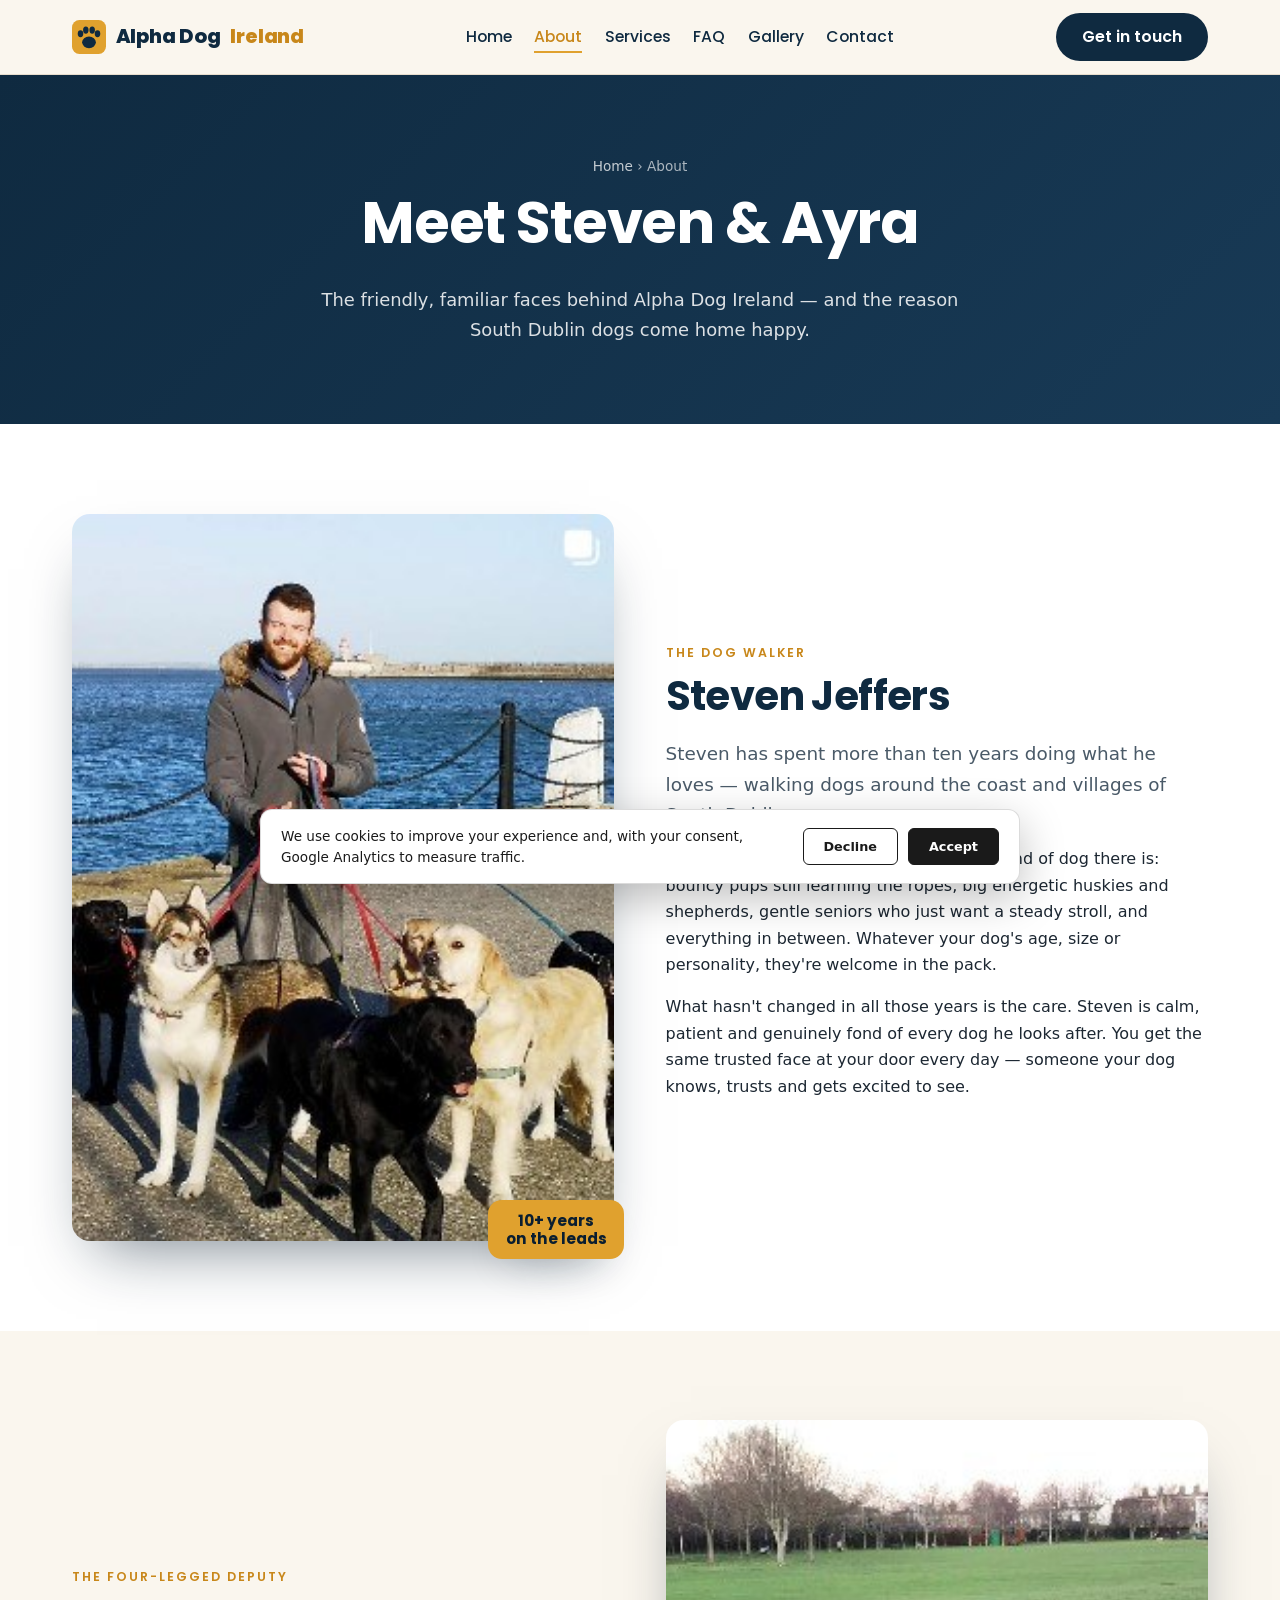
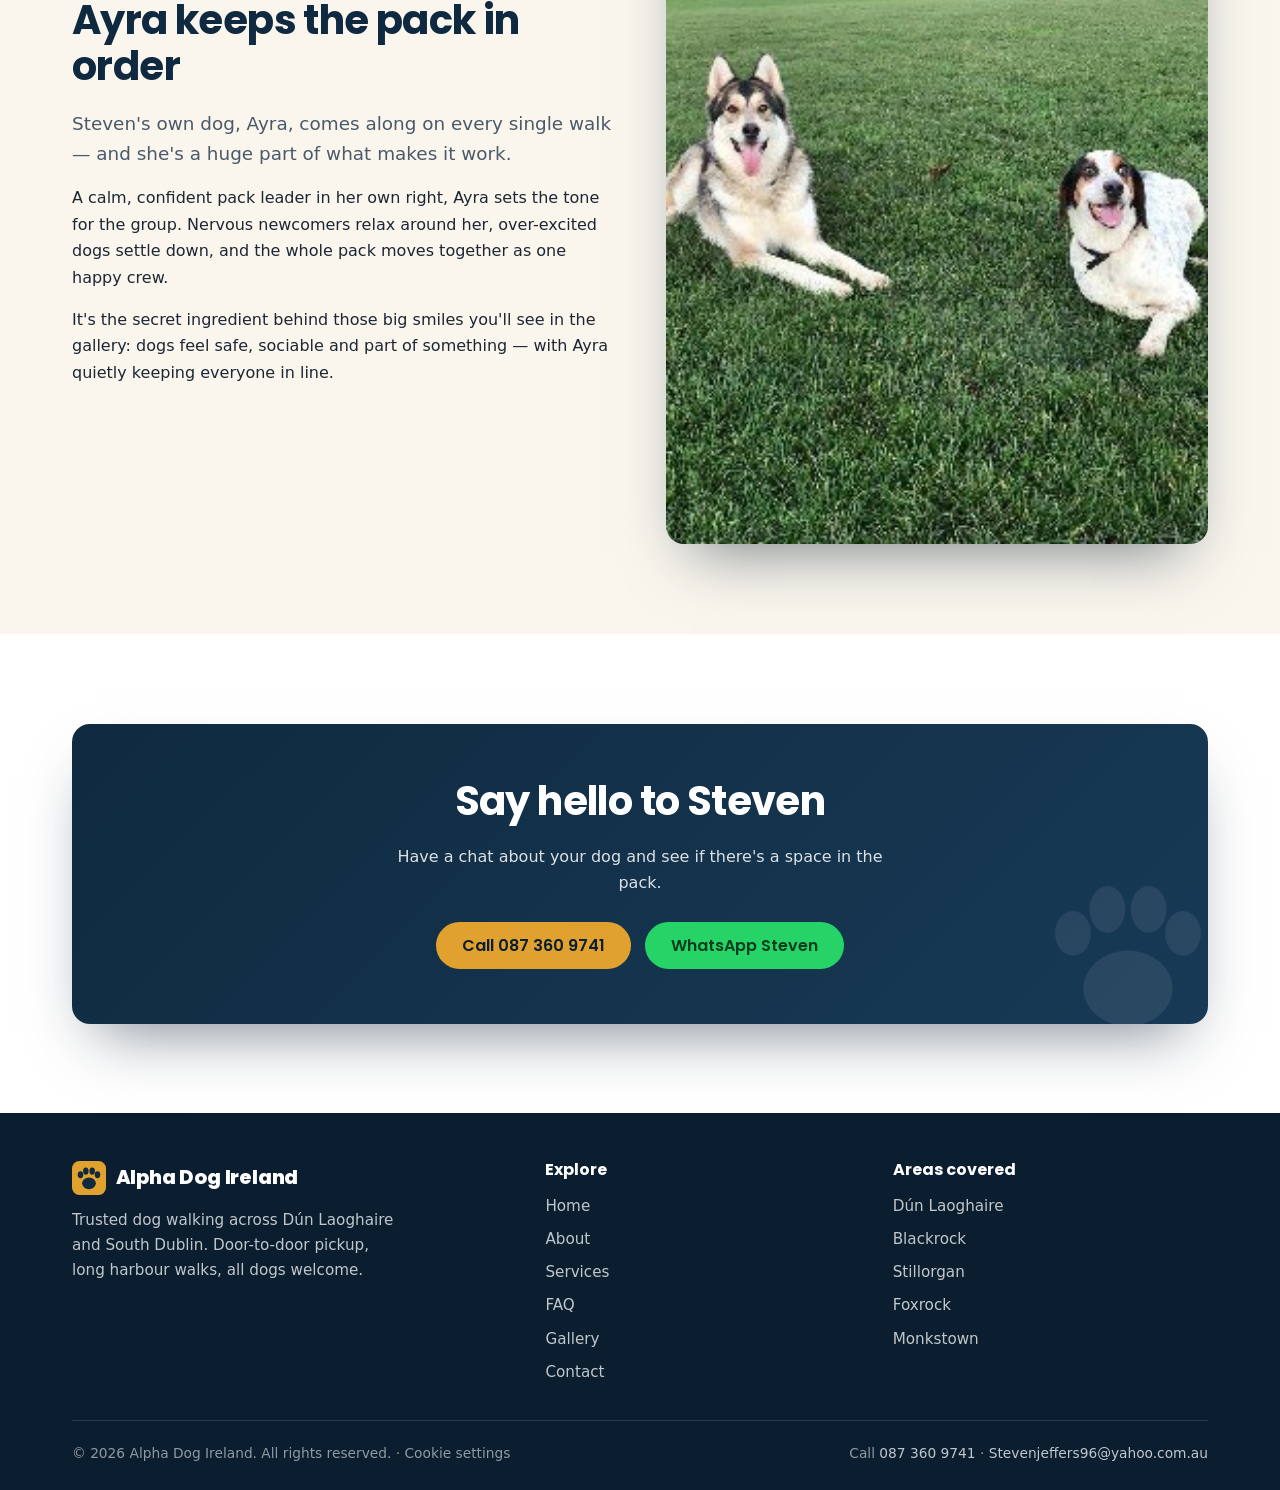
==== commit 7a8772fa: "Add FAQ page with coverage map + site-wide cookie banner - New faq.html: 10-question accordion (pick" ====
--- a/about.html
+++ b/about.html
@@ -32,6 +32,7 @@
         <li><a href="index.html">Home</a></li>
         <li><a href="about.html" class="active">About</a></li>
         <li><a href="services.html">Services</a></li>
+        <li><a href="faq.html">FAQ</a></li>
         <li><a href="gallery.html">Gallery</a></li>
         <li><a href="contact.html">Contact</a></li>
       </ul>
@@ -109,6 +110,7 @@
           <li><a href="index.html">Home</a></li>
           <li><a href="about.html">About</a></li>
           <li><a href="services.html">Services</a></li>
+          <li><a href="faq.html">FAQ</a></li>
           <li><a href="gallery.html">Gallery</a></li>
           <li><a href="contact.html">Contact</a></li>
         </ul>
@@ -125,12 +127,13 @@
       </div>
     </div>
     <div class="footer-bottom">
-      <span>&copy; <span id="year">2026</span> Alpha Dog Ireland. All rights reserved.</span>
+      <span>&copy; <span id="year">2026</span> Alpha Dog Ireland. All rights reserved. &middot; <a href="#" data-cookie-settings style="color:rgba(255,255,255,.55)">Cookie settings</a></span>
       <span>Call <a href="tel:+353873609741">087 360 9741</a> &middot; <a href="mailto:Stevenjeffers96@yahoo.com.au">Stevenjeffers96@yahoo.com.au</a></span>
     </div>
   </div>
 </footer>
 
 <script src="js/main.js"></script>
+<script src="cookie-consent.js"></script>
 </body>
 </html>
--- a/css/style.css
+++ b/css/style.css
@@ -258,3 +258,26 @@
 .reveal{opacity:0;transform:translateY(18px);transition:opacity .6s ease,transform .6s ease}
 .reveal.in{opacity:1;transform:none}
 @media(prefers-reduced-motion:reduce){.reveal{opacity:1;transform:none;transition:none}html{scroll-behavior:auto}}
+
+/* ---------- FAQ accordion ---------- */
+.faq-list{max-width:820px;margin:0 auto;display:grid;gap:.9rem}
+details.faq{background:var(--paper);border:1px solid var(--line);border-radius:var(--radius-sm);
+  box-shadow:var(--shadow);overflow:hidden}
+details.faq summary{list-style:none;cursor:pointer;padding:1.15rem 1.4rem;font-family:var(--font-head);
+  font-weight:600;color:var(--navy);font-size:1.08rem;display:flex;justify-content:space-between;
+  align-items:center;gap:1rem}
+details.faq summary::-webkit-details-marker{display:none}
+details.faq summary::after{content:"+";font-size:1.7rem;color:var(--amber-dark);line-height:1;
+  font-weight:400;flex:none}
+details.faq[open] summary::after{content:"\2013"}
+details.faq summary:hover{color:var(--amber-dark)}
+details.faq .faq-a{padding:0 1.4rem 1.3rem;color:var(--ink-soft);line-height:1.7}
+details.faq .faq-a p{margin:0 0 .7rem}
+details.faq .faq-a p:last-child{margin:0}
+
+/* ---------- Coverage map ---------- */
+.map-wrap{border-radius:var(--radius);overflow:hidden;box-shadow:var(--shadow-lg);border:1px solid var(--line)}
+#coverage-map{height:460px;width:100%;position:relative;z-index:1;background:#dbe6ec}
+.leaflet-container{font-family:var(--font-body)}
+.map-pin-label{font-family:var(--font-head);font-weight:600;color:var(--navy);font-size:.92rem}
+@media(max-width:600px){#coverage-map{height:360px}}
